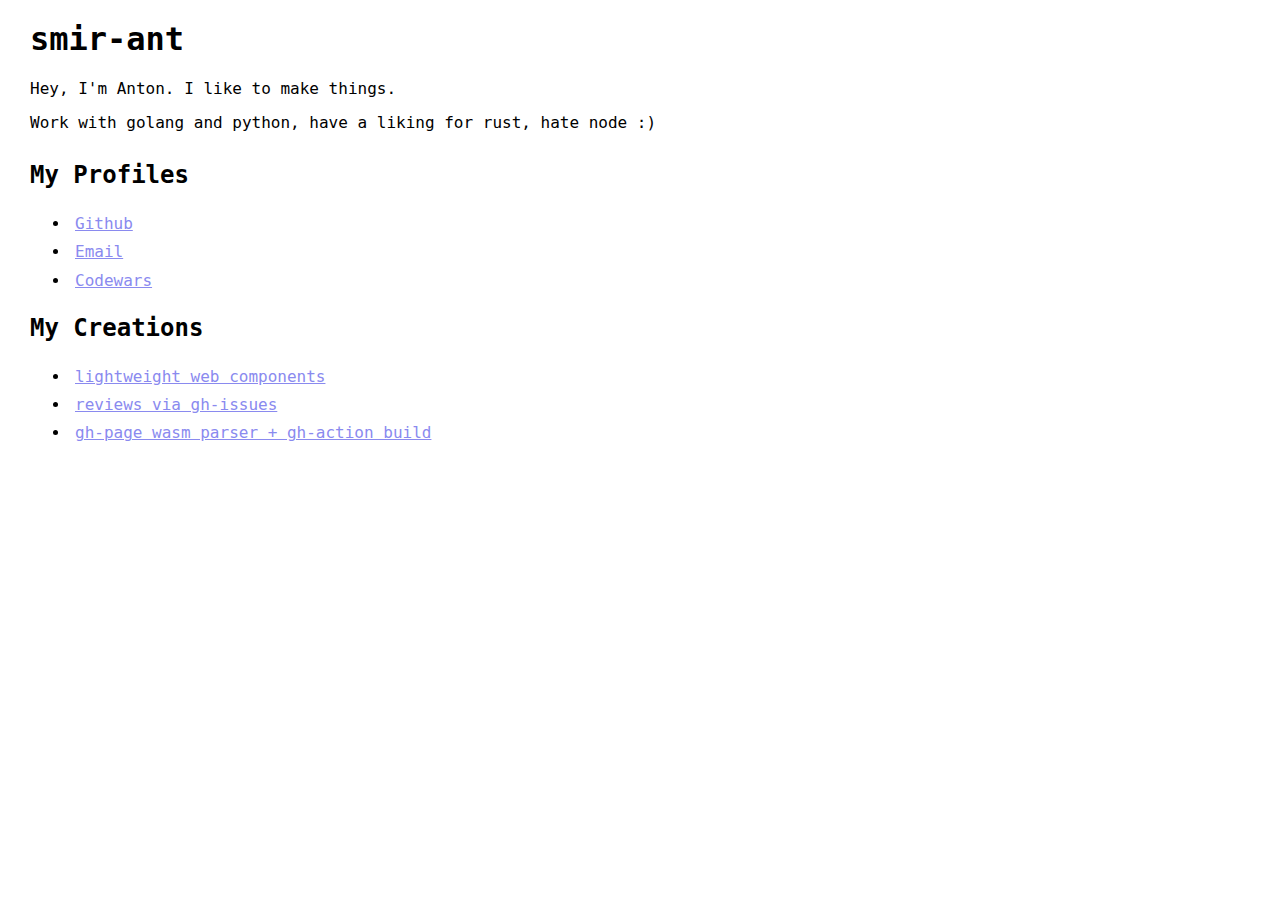
==== index.html @ 58a73497 "group webComponents" ====
<!DOCTYPE html>
<html lang="en">

<head>
    <meta charset="UTF-8">
    <meta name="viewport" content="width=device-width, initial-scale=1.0">
    <title>smir-ant</title>
    <link rel="shortcut icon" href="favicon.ico" type="image/x-icon">
    <style>
        /* чтобы dark reader не перекрашивал черный в серый, meh */
        html {
            background-color: var(--color-bg);
        }
        
        body {
            box-sizing: border-box;
            margin: 0 30px;
            font-family: monospace;
            font-size: 16px;
            color: var(--color-fg);
            line-height: 1.15;
        }

        a, a:visited {
            color: var(--color-link);
        }

        h1 {
            font-size: 2rem;
        }

        h2:first-of-type {
            margin-top: 30px;
        }

        li {
            padding: 5px;
        }

        @media(prefers-color-scheme:light) {
            :root {
                --color-bg: #fff;
                --color-fg: #000;
                --color-link: #8a8aef;
            }
        }

        @media(prefers-color-scheme:dark) {
            :root {
                --color-bg: #000;
                --color-fg: #fff;
                --color-link: #9898fc;
            }
        }
    </style>
</head>

<body>
    <h1>smir-ant</h1>
    <p>Hey, I'm Anton. I like to make things.</p>
    <p>Work with golang and python, have a liking for rust, hate node :)</p>

    <h2>My Profiles</h2>
    <ul>
        <li><a href="https://github.com/smir-ant">Github</a></li>
        <li><a href="mailto:i@smir-ant.ru">Email</a></li>
        <li><a href="https://www.codewars.com/users/smir-ant">Codewars</a></li>
    </ul>

    <h2>My Creations</h2>
    <ul>
        <li><a href="https://github.com/stars/smir-ant/lists/%F0%9D%95%8E%F0%9D%95%96%F0%9D%95%93-%E2%84%82%F0%9D%95%A0%F0%9D%95%9E%F0%9D%95%A1%F0%9D%95%A0%F0%9D%95%9F%F0%9D%95%96%F0%9D%95%9F%F0%9D%95%A5%F0%9D%95%A4">lightweight web components</a></li>
        <li><a href="https://github.com/smir-ant/reviews/issues">reviews via gh-issues</a></li>
        <li><a href="https://github.com/smir-ant/wasm_parser?tab=readme-ov-file">gh-page wasm parser + gh-action build</a></li>
    </ul>

    <!-- inspired by https://albinodrought.com/ -->
</body>

</html>
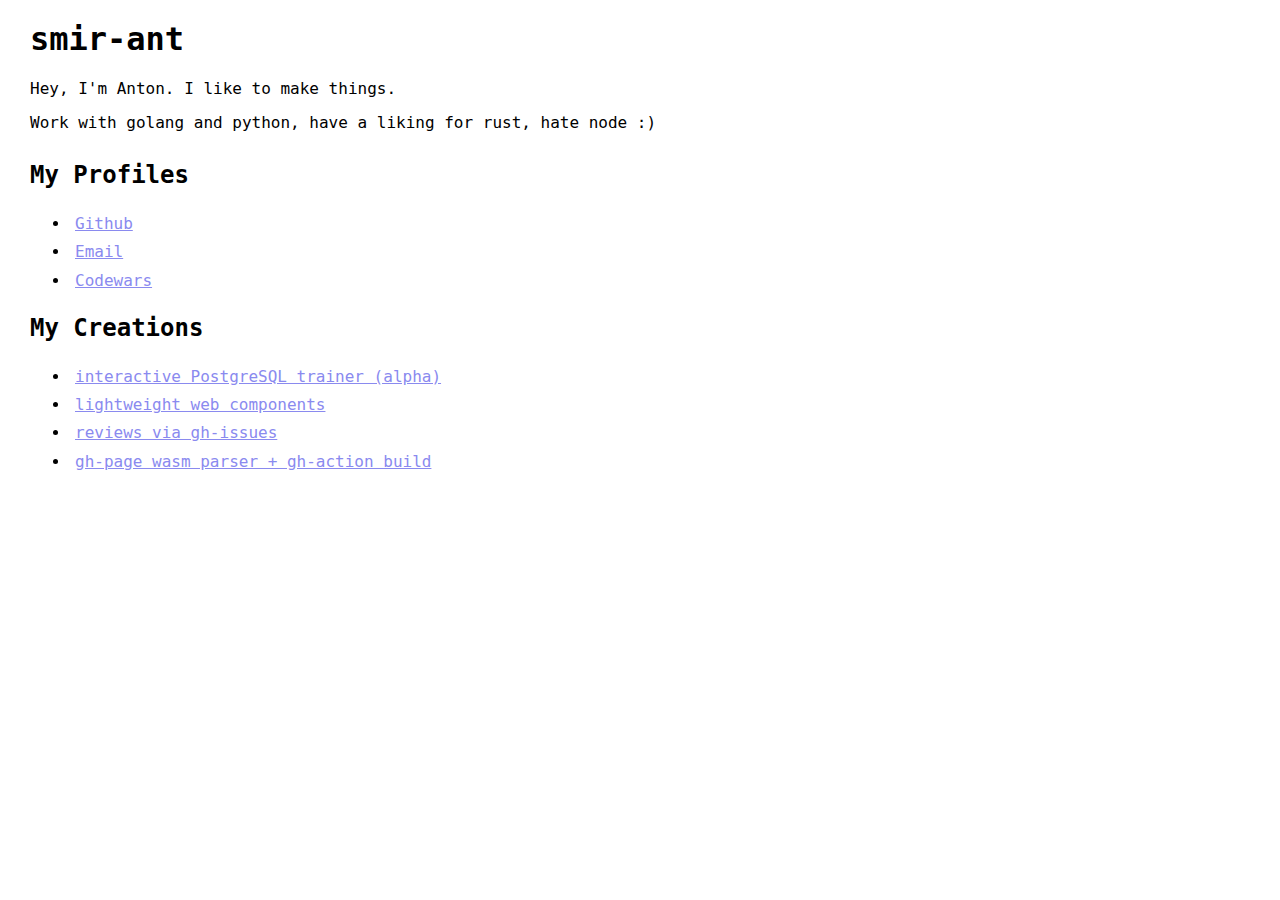
==== commit 905039fc: "add pgex" ====
--- a/index.html
+++ b/index.html
@@ -69,6 +69,7 @@
 
     <h2>My Creations</h2>
     <ul>
+        <li><a href="https://smir-ant.github.io/PgEx/index.html">interactive PostgreSQL trainer (alpha)</a></li>
         <li><a href="https://github.com/stars/smir-ant/lists/%F0%9D%95%8E%F0%9D%95%96%F0%9D%95%93-%E2%84%82%F0%9D%95%A0%F0%9D%95%9E%F0%9D%95%A1%F0%9D%95%A0%F0%9D%95%9F%F0%9D%95%96%F0%9D%95%9F%F0%9D%95%A5%F0%9D%95%A4">lightweight web components</a></li>
         <li><a href="https://github.com/smir-ant/reviews/issues">reviews via gh-issues</a></li>
         <li><a href="https://github.com/smir-ant/wasm_parser?tab=readme-ov-file">gh-page wasm parser + gh-action build</a></li>
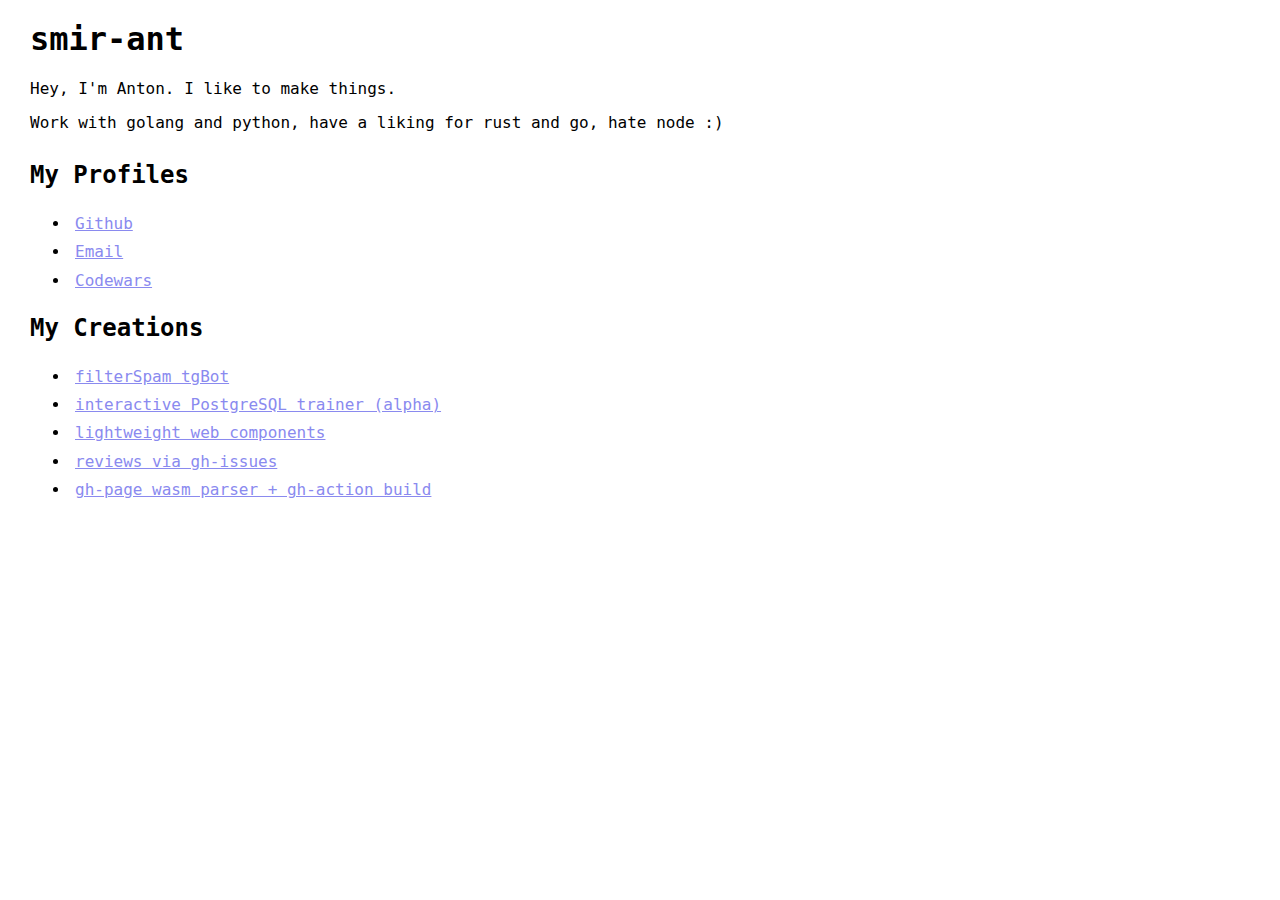
==== commit 10f50701: "+filterSpam" ====
--- a/index.html
+++ b/index.html
@@ -58,7 +58,7 @@
 <body>
     <h1>smir-ant</h1>
     <p>Hey, I'm Anton. I like to make things.</p>
-    <p>Work with golang and python, have a liking for rust, hate node :)</p>
+    <p>Work with golang and python, have a liking for rust and go, hate node :)</p>
 
     <h2>My Profiles</h2>
     <ul>
@@ -69,6 +69,7 @@
 
     <h2>My Creations</h2>
     <ul>
+        <li><a href="https://github.com/smir-ant/spamFilter">filterSpam tgBot</a></li>
         <li><a href="https://smir-ant.github.io/PgEx/index.html">interactive PostgreSQL trainer (alpha)</a></li>
         <li><a href="https://github.com/stars/smir-ant/lists/%F0%9D%95%8E%F0%9D%95%96%F0%9D%95%93-%E2%84%82%F0%9D%95%A0%F0%9D%95%9E%F0%9D%95%A1%F0%9D%95%A0%F0%9D%95%9F%F0%9D%95%96%F0%9D%95%9F%F0%9D%95%A5%F0%9D%95%A4">lightweight web components</a></li>
         <li><a href="https://github.com/smir-ant/reviews/issues">reviews via gh-issues</a></li>
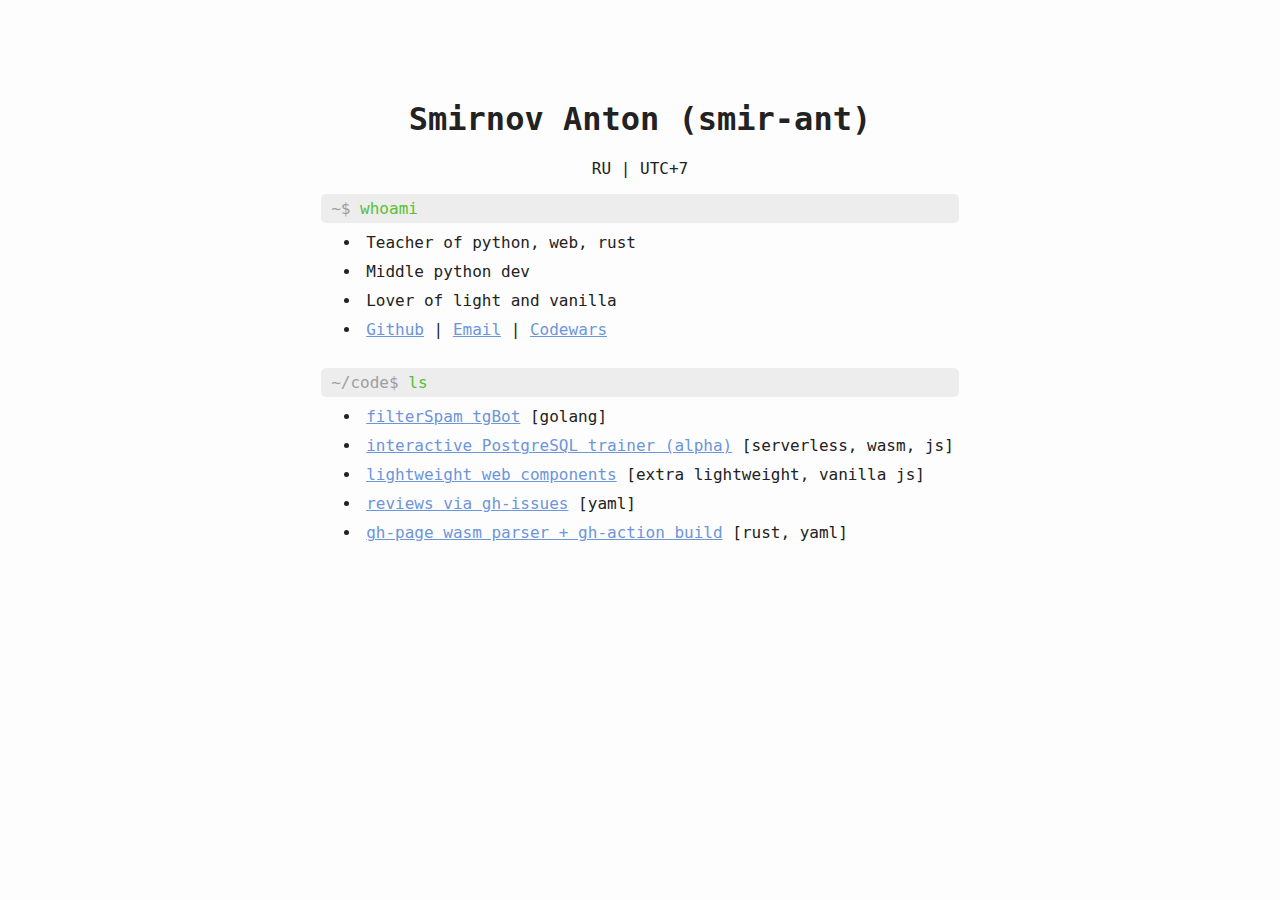
==== commit 4df5fe8b: "redisign" ====
--- a/index.html
+++ b/index.html
@@ -5,6 +5,9 @@
     <meta charset="UTF-8">
     <meta name="viewport" content="width=device-width, initial-scale=1.0">
     <title>smir-ant</title>
+    <meta name="description" content="Личный сайт разработчика Смирнов Антон. Портфолио smir-ant. Как связаться и контакты.">
+    <meta name="robots" content="index, follow">
+    <link rel="canonical" href="https://smir-ant.github.io/">
     <link rel="shortcut icon" href="favicon.ico" type="image/x-icon">
     <style>
         /* чтобы dark reader не перекрашивал черный в серый, meh */
@@ -14,11 +17,14 @@
         
         body {
             box-sizing: border-box;
-            margin: 0 30px;
             font-family: monospace;
             font-size: 16px;
             color: var(--color-fg);
-            line-height: 1.15;
+        }
+
+        main {
+            width: fit-content;
+            margin: 100px auto;
         }
 
         a, a:visited {
@@ -27,56 +33,81 @@
 
         h1 {
             font-size: 2rem;
+            text-align: center;
+            & span {
+                white-space: nowrap;
+            }
         }
 
-        h2:first-of-type {
-            margin-top: 30px;
+        ul {
+            margin: 5px 0;
+            & li {
+                padding: 5px;
+            }
         }
 
-        li {
-            padding: 5px;
+        .green {
+            color: #57C038;
+        }
+
+        .grey {
+            color: #9E9E9E;
+        }
+
+        code {
+            background-color: var(--color-codeBg);
+            padding: 5px 10px;
+            border-radius: 5px;
+            display: block;
         }
 
         @media(prefers-color-scheme:light) {
             :root {
-                --color-bg: #fff;
-                --color-fg: #000;
-                --color-link: #8a8aef;
+                --color-bg: #fdfdfd;
+                --color-fg: #222;
+                --color-link: #6c95db;
+                --color-codeBg: #ededed;
+
             }
         }
 
         @media(prefers-color-scheme:dark) {
             :root {
-                --color-bg: #000;
-                --color-fg: #fff;
-                --color-link: #9898fc;
+                --color-bg: #181a1b;
+                --color-fg: #eee;
+                --color-link: #85b0fb;
+                --color-codeBg: #444;
             }
         }
     </style>
 </head>
 
 <body>
-    <h1>smir-ant</h1>
-    <p>Hey, I'm Anton. I like to make things.</p>
-    <p>Work with golang and python, have a liking for rust and go, hate node :)</p>
+    <main>
+        <h1><span>Smirnov Anton</span> <span>(smir-ant)</span></h1>
+        <p style="text-align: center;">RU | UTC+7</p>
 
-    <h2>My Profiles</h2>
-    <ul>
-        <li><a href="https://github.com/smir-ant">Github</a></li>
-        <li><a href="mailto:i@smir-ant.ru">Email</a></li>
-        <li><a href="https://www.codewars.com/users/smir-ant">Codewars</a></li>
-    </ul>
+        <code><span class="grey">~$</span> <span class="green">whoami</span></code>
+        <ul>
+            <li>Teacher of python, web, rust</li>
+            <li>Middle python dev</li>
+            <li>Lover of light and vanilla</li>
+            <li><a href="https://github.com/smir-ant">Github</a> | <a href="mailto:i@smir-ant.ru">Email</a> | <a href="https://www.codewars.com/users/smir-ant">Codewars</a></li>
+        </ul>
 
-    <h2>My Creations</h2>
-    <ul>
-        <li><a href="https://github.com/smir-ant/spamFilter">filterSpam tgBot</a></li>
-        <li><a href="https://smir-ant.github.io/PgEx/index.html">interactive PostgreSQL trainer (alpha)</a></li>
-        <li><a href="https://github.com/stars/smir-ant/lists/%F0%9D%95%8E%F0%9D%95%96%F0%9D%95%93-%E2%84%82%F0%9D%95%A0%F0%9D%95%9E%F0%9D%95%A1%F0%9D%95%A0%F0%9D%95%9F%F0%9D%95%96%F0%9D%95%9F%F0%9D%95%A5%F0%9D%95%A4">lightweight web components</a></li>
-        <li><a href="https://github.com/smir-ant/reviews/issues">reviews via gh-issues</a></li>
-        <li><a href="https://github.com/smir-ant/wasm_parser?tab=readme-ov-file">gh-page wasm parser + gh-action build</a></li>
-    </ul>
-
-    <!-- inspired by https://albinodrought.com/ -->
+        <br>
+        
+        <code><span class="grey">~/code$</span> <span class="green">ls</span></code>
+        <ul>
+            <li><a href="https://github.com/smir-ant/spamFilter">filterSpam tgBot</a> [golang]</li>
+            <li><a href="https://smir-ant.github.io/PgEx/index.html">interactive PostgreSQL trainer (alpha)</a> [serverless, wasm, js]</li>
+            <li><a href="https://github.com/stars/smir-ant/lists/%F0%9D%95%8E%F0%9D%95%96%F0%9D%95%93-%E2%84%82%F0%9D%95%A0%F0%9D%95%9E%F0%9D%95%A1%F0%9D%95%A0%F0%9D%95%9F%F0%9D%95%96%F0%9D%95%9F%F0%9D%95%A5%F0%9D%95%A4">lightweight web components</a> [extra lightweight, vanilla js]</li>
+            <li><a href="https://github.com/smir-ant/reviews/issues">reviews via gh-issues</a> [yaml]</li>
+            <li><a href="https://github.com/smir-ant/wasm_parser?tab=readme-ov-file">gh-page wasm parser + gh-action build</a> [rust, yaml]</li>
+        </ul>
+    </main>
+    
+    <!-- inspired by https://albinodrought.com/ & https://maxday.dev/ -->
 </body>
 
 </html>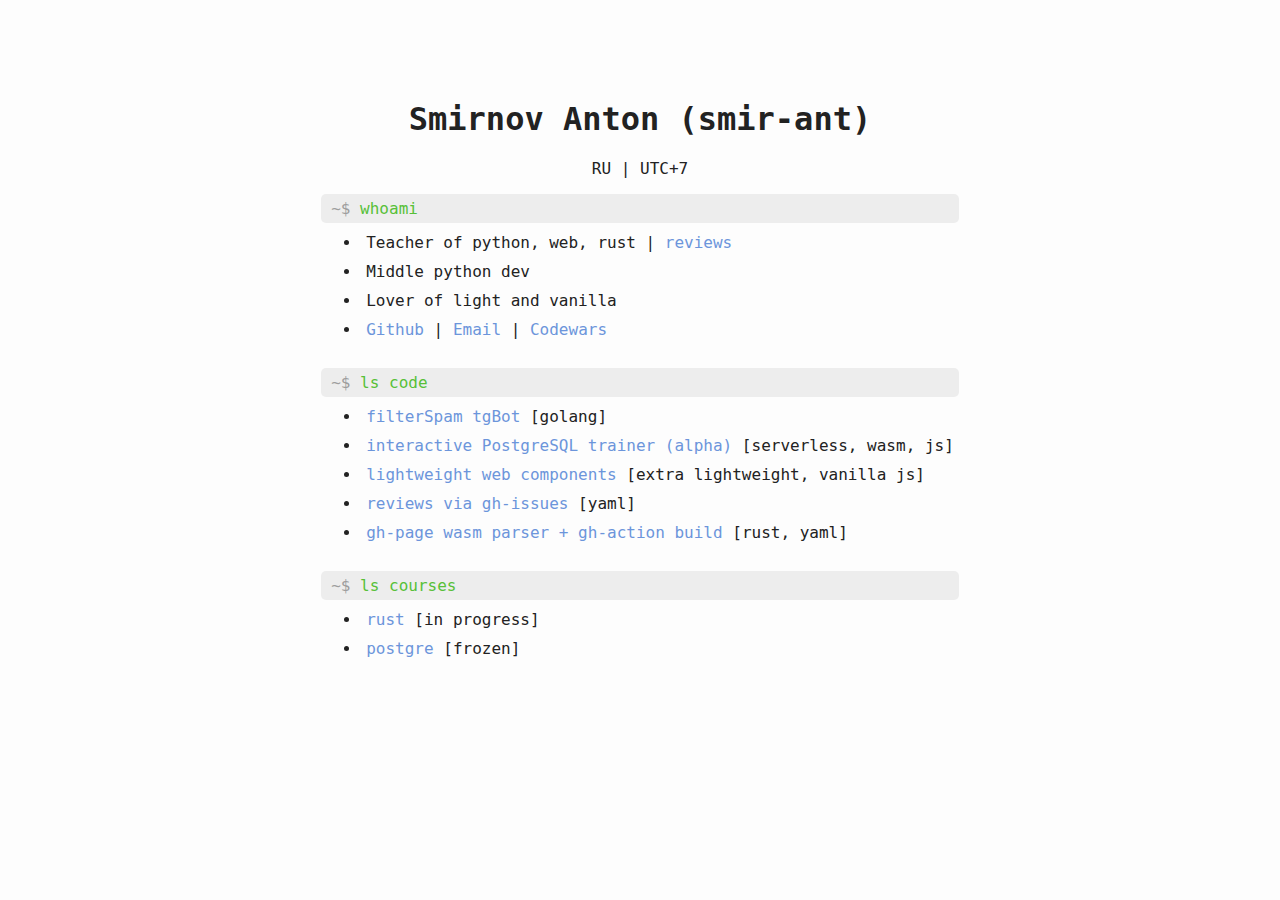
==== commit bb00b8bf: "add courses block + light redisign" ====
--- a/index.html
+++ b/index.html
@@ -29,6 +29,7 @@
 
         a, a:visited {
             color: var(--color-link);
+            text-decoration: none;
         }
 
         h1 {
@@ -67,7 +68,6 @@
                 --color-fg: #222;
                 --color-link: #6c95db;
                 --color-codeBg: #ededed;
-
             }
         }
 
@@ -89,7 +89,7 @@
 
         <code><span class="grey">~$</span> <span class="green">whoami</span></code>
         <ul>
-            <li>Teacher of python, web, rust</li>
+            <li>Teacher of python, web, rust | <a href="https://github.com/smir-ant/reviews/issues">reviews</a></li>
             <li>Middle python dev</li>
             <li>Lover of light and vanilla</li>
             <li><a href="https://github.com/smir-ant">Github</a> | <a href="mailto:i@smir-ant.ru">Email</a> | <a href="https://www.codewars.com/users/smir-ant">Codewars</a></li>
@@ -97,7 +97,7 @@
 
         <br>
         
-        <code><span class="grey">~/code$</span> <span class="green">ls</span></code>
+        <code><span class="grey">~$</span> <span class="green">ls code</span></code>
         <ul>
             <li><a href="https://github.com/smir-ant/spamFilter">filterSpam tgBot</a> [golang]</li>
             <li><a href="https://smir-ant.github.io/PgEx/index.html">interactive PostgreSQL trainer (alpha)</a> [serverless, wasm, js]</li>
@@ -105,6 +105,14 @@
             <li><a href="https://github.com/smir-ant/reviews/issues">reviews via gh-issues</a> [yaml]</li>
             <li><a href="https://github.com/smir-ant/wasm_parser?tab=readme-ov-file">gh-page wasm parser + gh-action build</a> [rust, yaml]</li>
         </ul>
+
+        <br>
+
+        <code><span class="grey">~$</span> <span class="green">ls courses</span></code>
+        <ul>
+            <li><a href="#">rust</a> [in progress]</li>
+            <li><a href="https://smir-ant.github.io/PgEx/index.html">postgre</a> [frozen]</li>
+        </ul>
     </main>
     
     <!-- inspired by https://albinodrought.com/ & https://maxday.dev/ -->
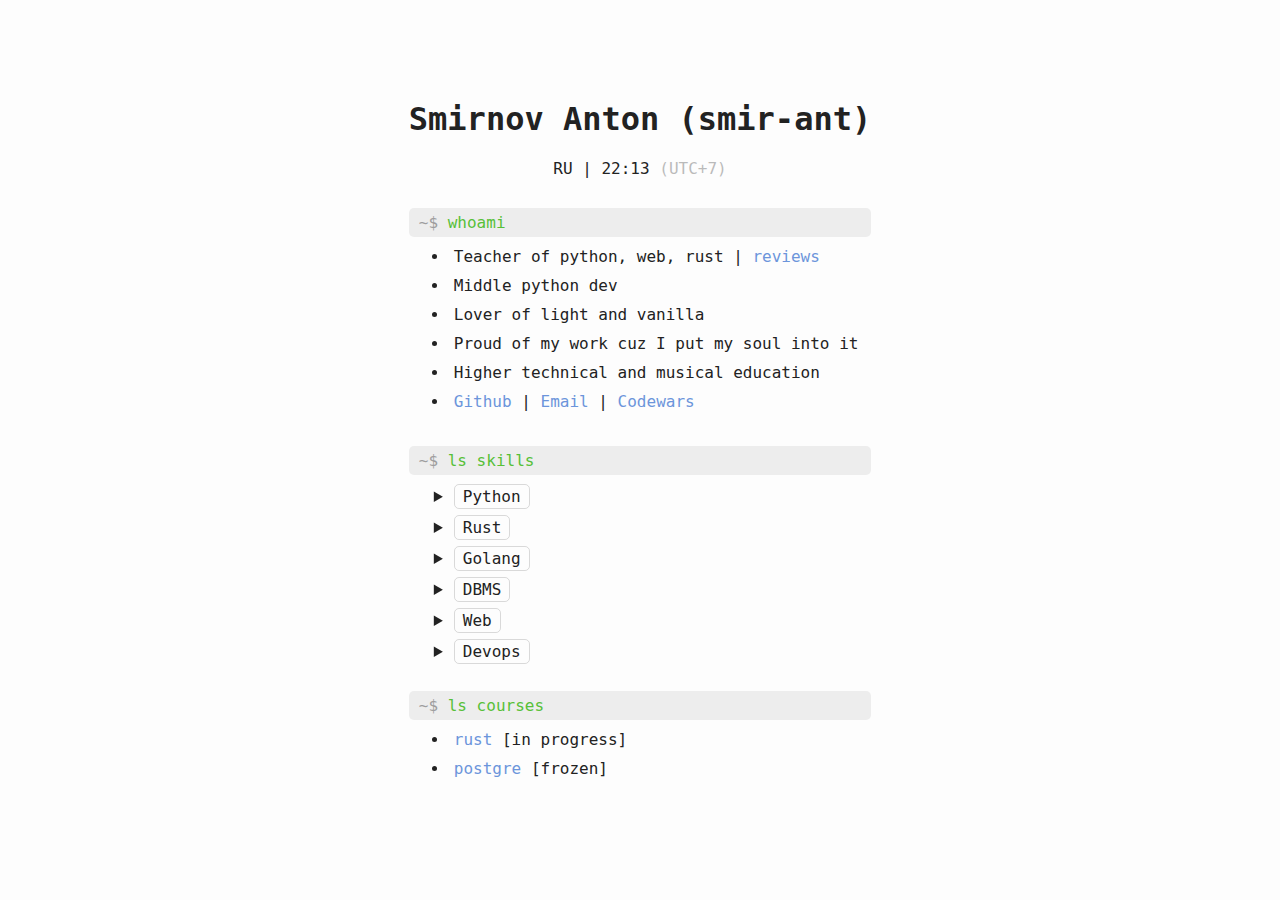
==== commit ca07f591: "redesign and migrate from readme to here" ====
--- a/index.html
+++ b/index.html
@@ -58,8 +58,24 @@
         code {
             background-color: var(--color-codeBg);
             padding: 5px 10px;
+            margin-top: 30px;
             border-radius: 5px;
             display: block;
+        }
+
+        details {
+            margin-top: 12px;
+            padding-left: 25px;
+            & summary {
+                width: fit-content;
+                cursor: pointer;
+                & span {
+                    margin-left: 3px;
+                    padding: 2px 8px;
+                    border-radius: 5px;
+                    border: 1px solid color-mix(in srgb, #888, transparent 70%);
+                }
+            }
         }
 
         @media(prefers-color-scheme:light) {
@@ -85,28 +101,116 @@
 <body>
     <main>
         <h1><span>Smirnov Anton</span> <span>(smir-ant)</span></h1>
-        <p style="text-align: center;">RU | UTC+7</p>
+        <p style="text-align: center;"> RU | <span id="time"></span> <span style="opacity:0.3">(UTC+7)</span></p>
 
         <code><span class="grey">~$</span> <span class="green">whoami</span></code>
         <ul>
             <li>Teacher of python, web, rust | <a href="https://github.com/smir-ant/reviews/issues">reviews</a></li>
             <li>Middle python dev</li>
             <li>Lover of light and vanilla</li>
+            <li>Proud of my work cuz I put my soul into it</li>
+            <li>Higher technical and musical education</li>
             <li><a href="https://github.com/smir-ant">Github</a> | <a href="mailto:i@smir-ant.ru">Email</a> | <a href="https://www.codewars.com/users/smir-ant">Codewars</a></li>
         </ul>
 
-        <br>
+        <!-- <br> -->
         
-        <code><span class="grey">~$</span> <span class="green">ls code</span></code>
-        <ul>
-            <li><a href="https://github.com/smir-ant/spamFilter">filterSpam tgBot</a> [golang]</li>
-            <li><a href="https://smir-ant.github.io/PgEx/index.html">interactive PostgreSQL trainer (alpha)</a> [serverless, wasm, js]</li>
-            <li><a href="https://github.com/stars/smir-ant/lists/%F0%9D%95%8E%F0%9D%95%96%F0%9D%95%93-%E2%84%82%F0%9D%95%A0%F0%9D%95%9E%F0%9D%95%A1%F0%9D%95%A0%F0%9D%95%9F%F0%9D%95%96%F0%9D%95%9F%F0%9D%95%A5%F0%9D%95%A4">lightweight web components</a> [extra lightweight, vanilla js]</li>
-            <li><a href="https://github.com/smir-ant/reviews/issues">reviews via gh-issues</a> [yaml]</li>
-            <li><a href="https://github.com/smir-ant/wasm_parser?tab=readme-ov-file">gh-page wasm parser + gh-action build</a> [rust, yaml]</li>
-        </ul>
-
-        <br>
+        <code><span class="grey">~$</span> <span class="green">ls skills</span></code>
+        <details><summary><span>Python</span></summary>
+            <details><summary><span>Backend</span></summary><ul>
+                <li>Fastapi</li>
+                <li>Django</li>
+                <li>Flask</li>
+                <li>Alchemy</li>
+            </ul></details>
+
+            <details><summary><span>Data Science</span></summary><ul>
+                <li>Pandas</li>
+                <li>Polars</li>
+                <li>Matpotlib</li>
+                <li>Seaborn</li>
+                <li>Numpy</li>
+                <li>IPython</li>
+            </ul></details>
+
+            <details><summary><span>Parse</span></summary><ul>
+                <li>Selenium</li>
+                <li>Beautifulsoup</li>
+                <li>Lxml</li>
+                <li>Scrapy</li>
+            </ul></details>
+
+            <details><summary><span>Test</span></summary><ul>
+                <li>Pytest</li>
+                <li>Unittest</li>
+            </ul></details>
+
+            <details><summary><span>Bot</span></summary><ul>
+                <li>Pyrogram</li>
+                <li>Aiogram</li>
+            </ul></details>
+
+            <details><summary><span>Other</span></summary><ul>
+                <li>Tkinter</li>
+                <li>Qgis</li>
+            </ul></details>
+        </details>
+
+        <details><summary><span>Rust</span></summary>
+            <ul>
+                <li>Tauri</li>
+                <li>Tokio</li>
+                <li>Actix</li>
+                <li>Tera</li>
+            </ul>
+        </details>
+
+        <details><summary><span>Golang</span></summary>
+            <ul>
+                <li>Fiber</li>
+                <li>Gin</li>
+                <li>Gogram</li>
+            </ul>
+        </details>
+
+        <details><summary><span>DBMS</span></summary>
+            <ul>
+                <li>Postgre</li>
+                <li>Sqlite</li>
+                <li>Clickhouse</li>
+                <li>Mongo</li>
+                <li>Redis</li>
+            </ul>
+        </details>
+
+        <details><summary><span>Web</span></summary>
+            <details><summary><span>CSS</span></summary><ul>
+                <li>Modern Vanilla</li>
+                <li>Tailwind</li>
+                <li>Bootstrap</li>
+            </ul></details>
+            <ul>
+                <li>HTML</li>
+                <li>JS</li>
+                <li>NPM</li>
+                <li>WASM</li>
+                <li>JWT</li>
+            </ul>
+        </details>
+
+        <details><summary><span>Devops</span></summary>
+            <ul>
+                <li>Docker</li>
+                <li>Podman</li>
+                <li>Linux</li>
+                <li>Aster</li>
+                <li>Proxmox</li>
+            </ul>
+        </details>
+
+        <!-- <br>
+
+        <br> -->
 
         <code><span class="grey">~$</span> <span class="green">ls courses</span></code>
         <ul>
@@ -114,6 +218,22 @@
             <li><a href="https://smir-ant.github.io/PgEx/index.html">postgre</a> [frozen]</li>
         </ul>
     </main>
+
+    <script>
+        function displayTime() {
+        const options = {
+            timeZone: "Asia/Novosibirsk",
+            hour: "2-digit",
+            minute: "2-digit"
+        };
+        const time = new Date().toLocaleTimeString("ru-RU", options);
+        document.getElementById("time").textContent = time;
+        }
+
+        displayTime();
+
+        setInterval(displayTime, 6000);
+    </script>
     
     <!-- inspired by https://albinodrought.com/ & https://maxday.dev/ -->
 </body>
